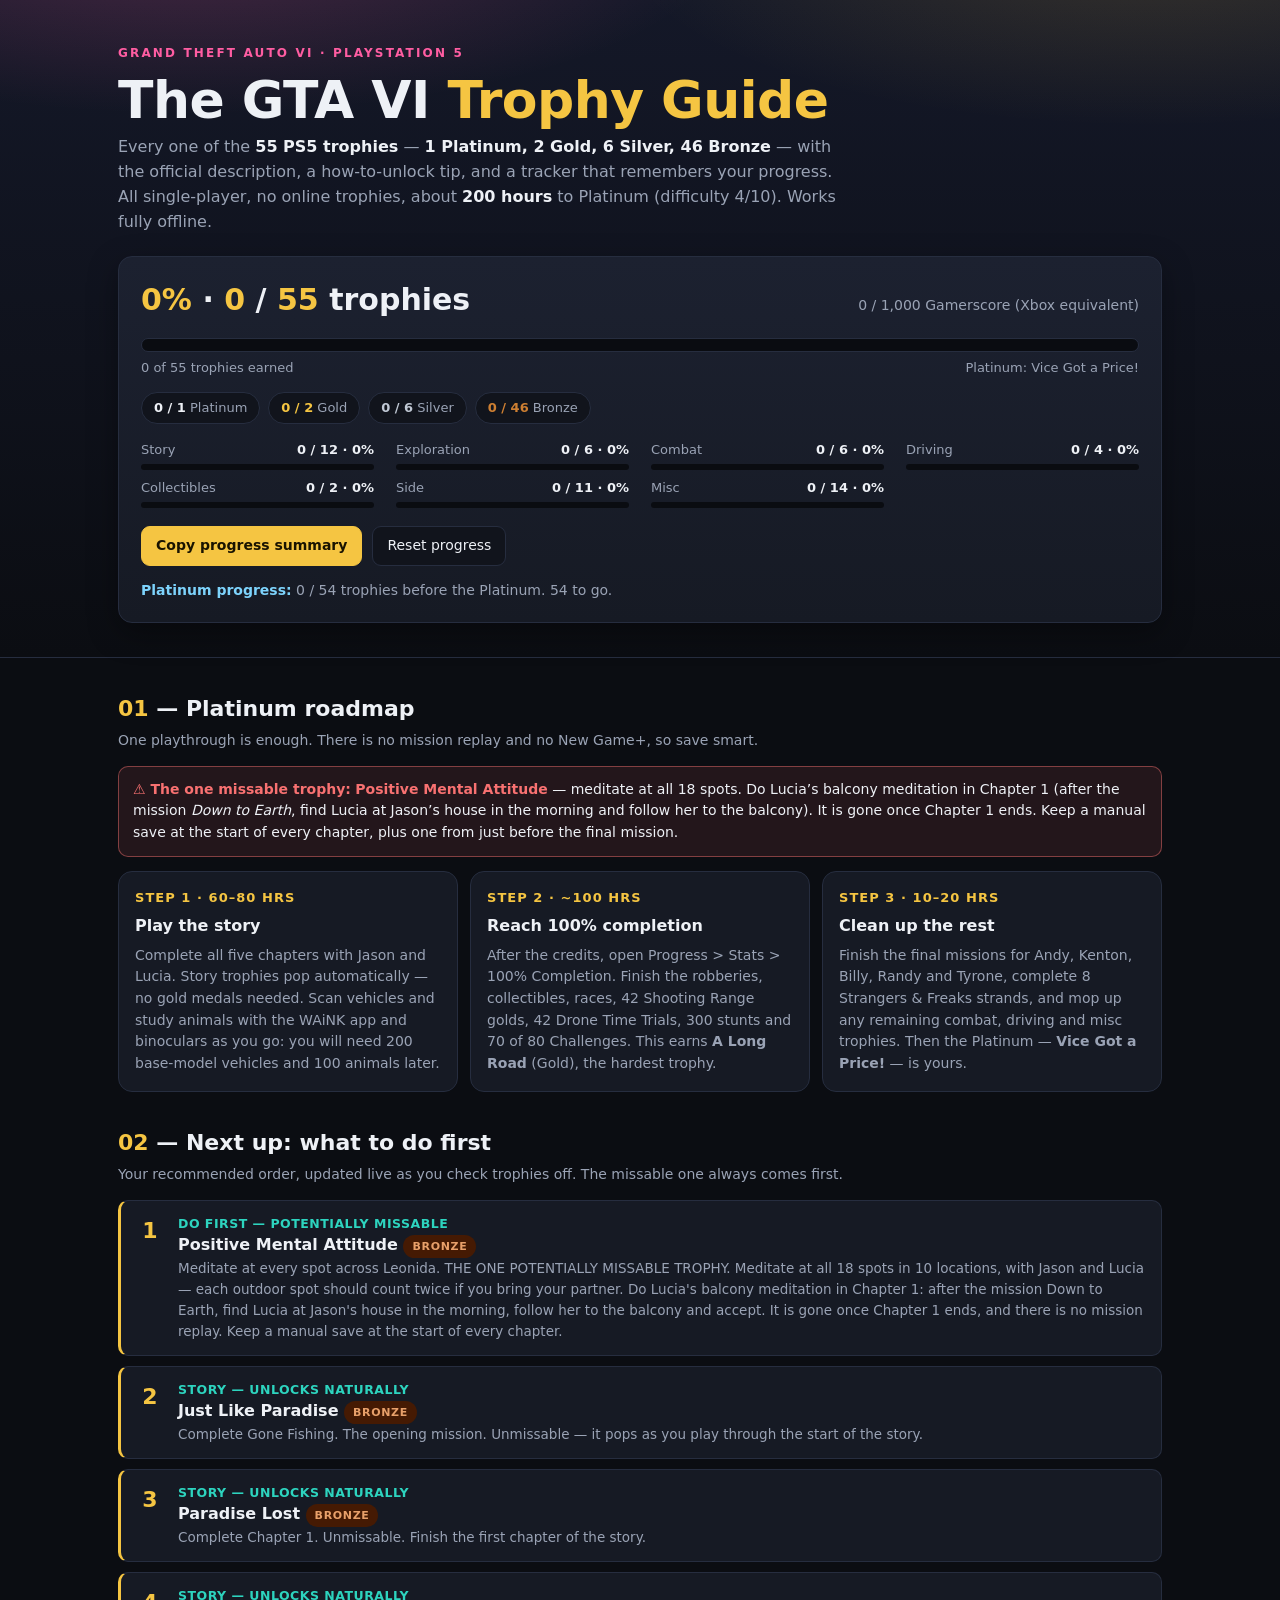
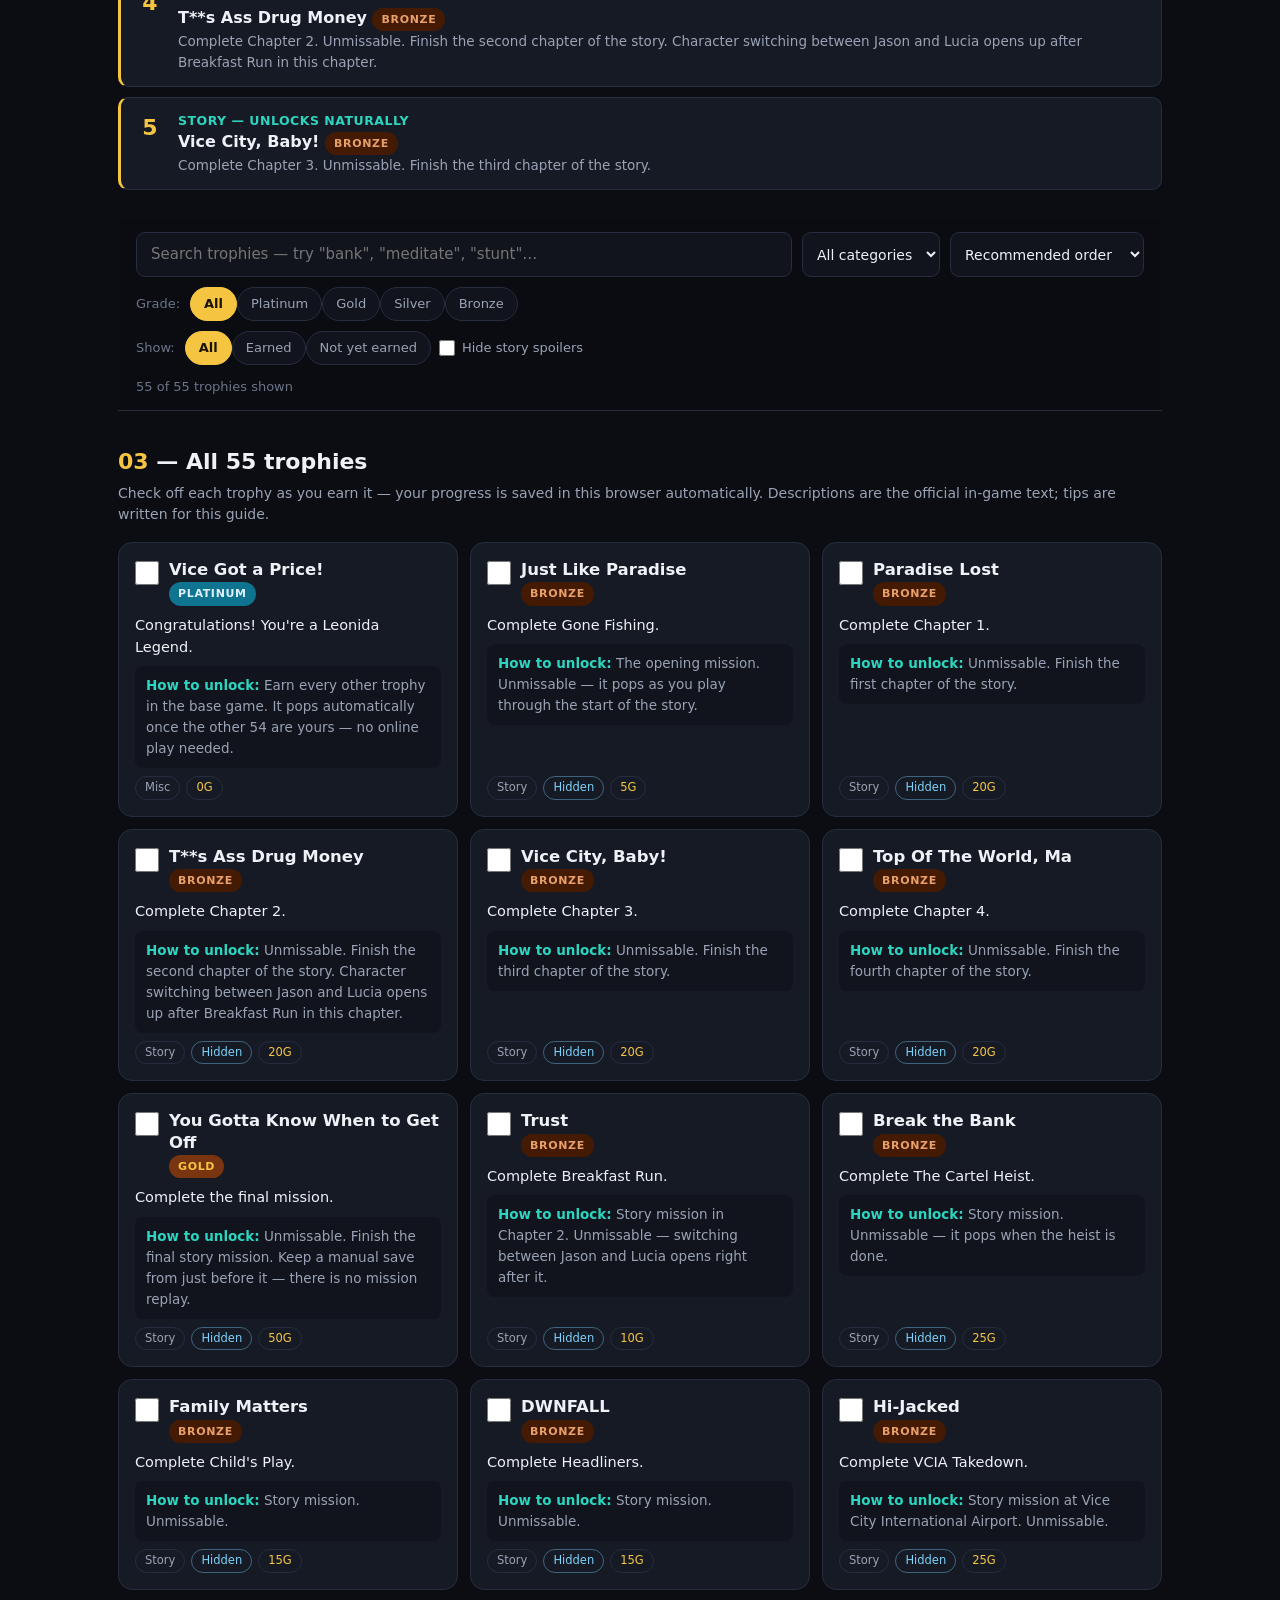
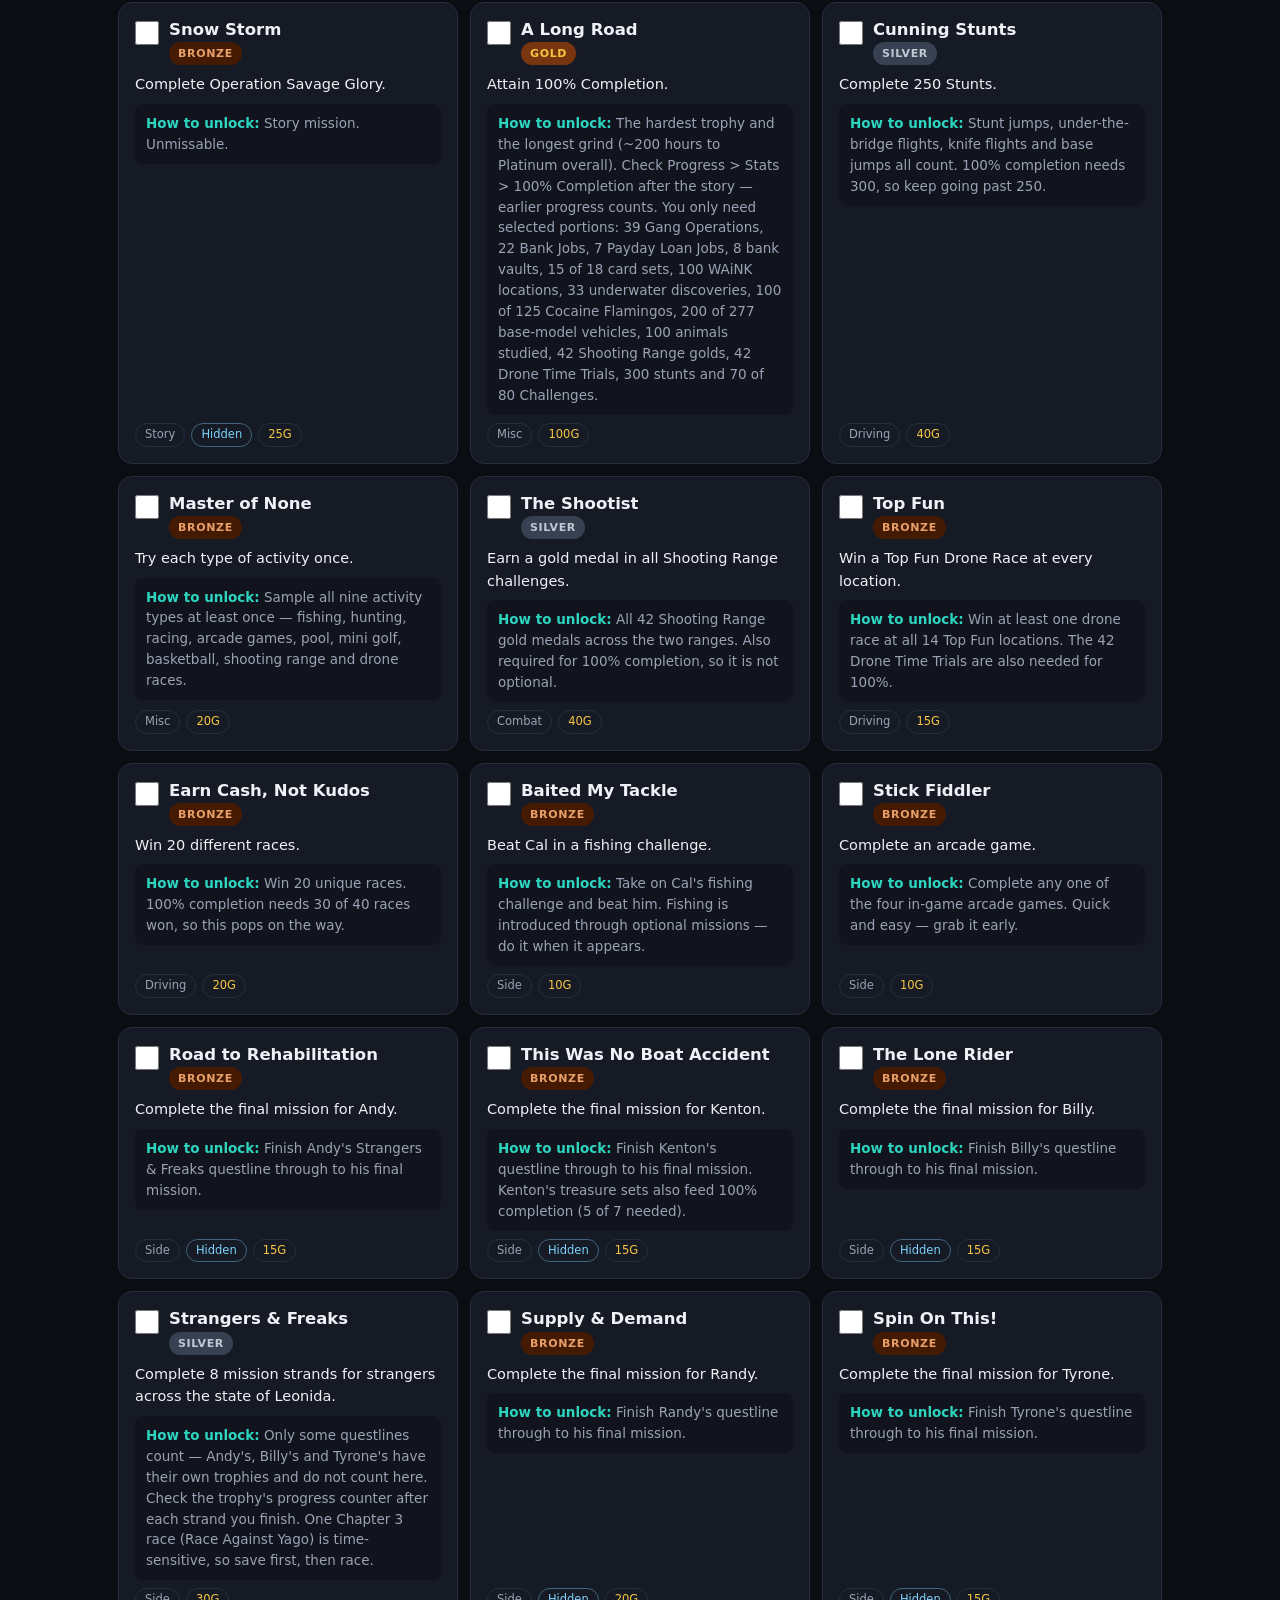
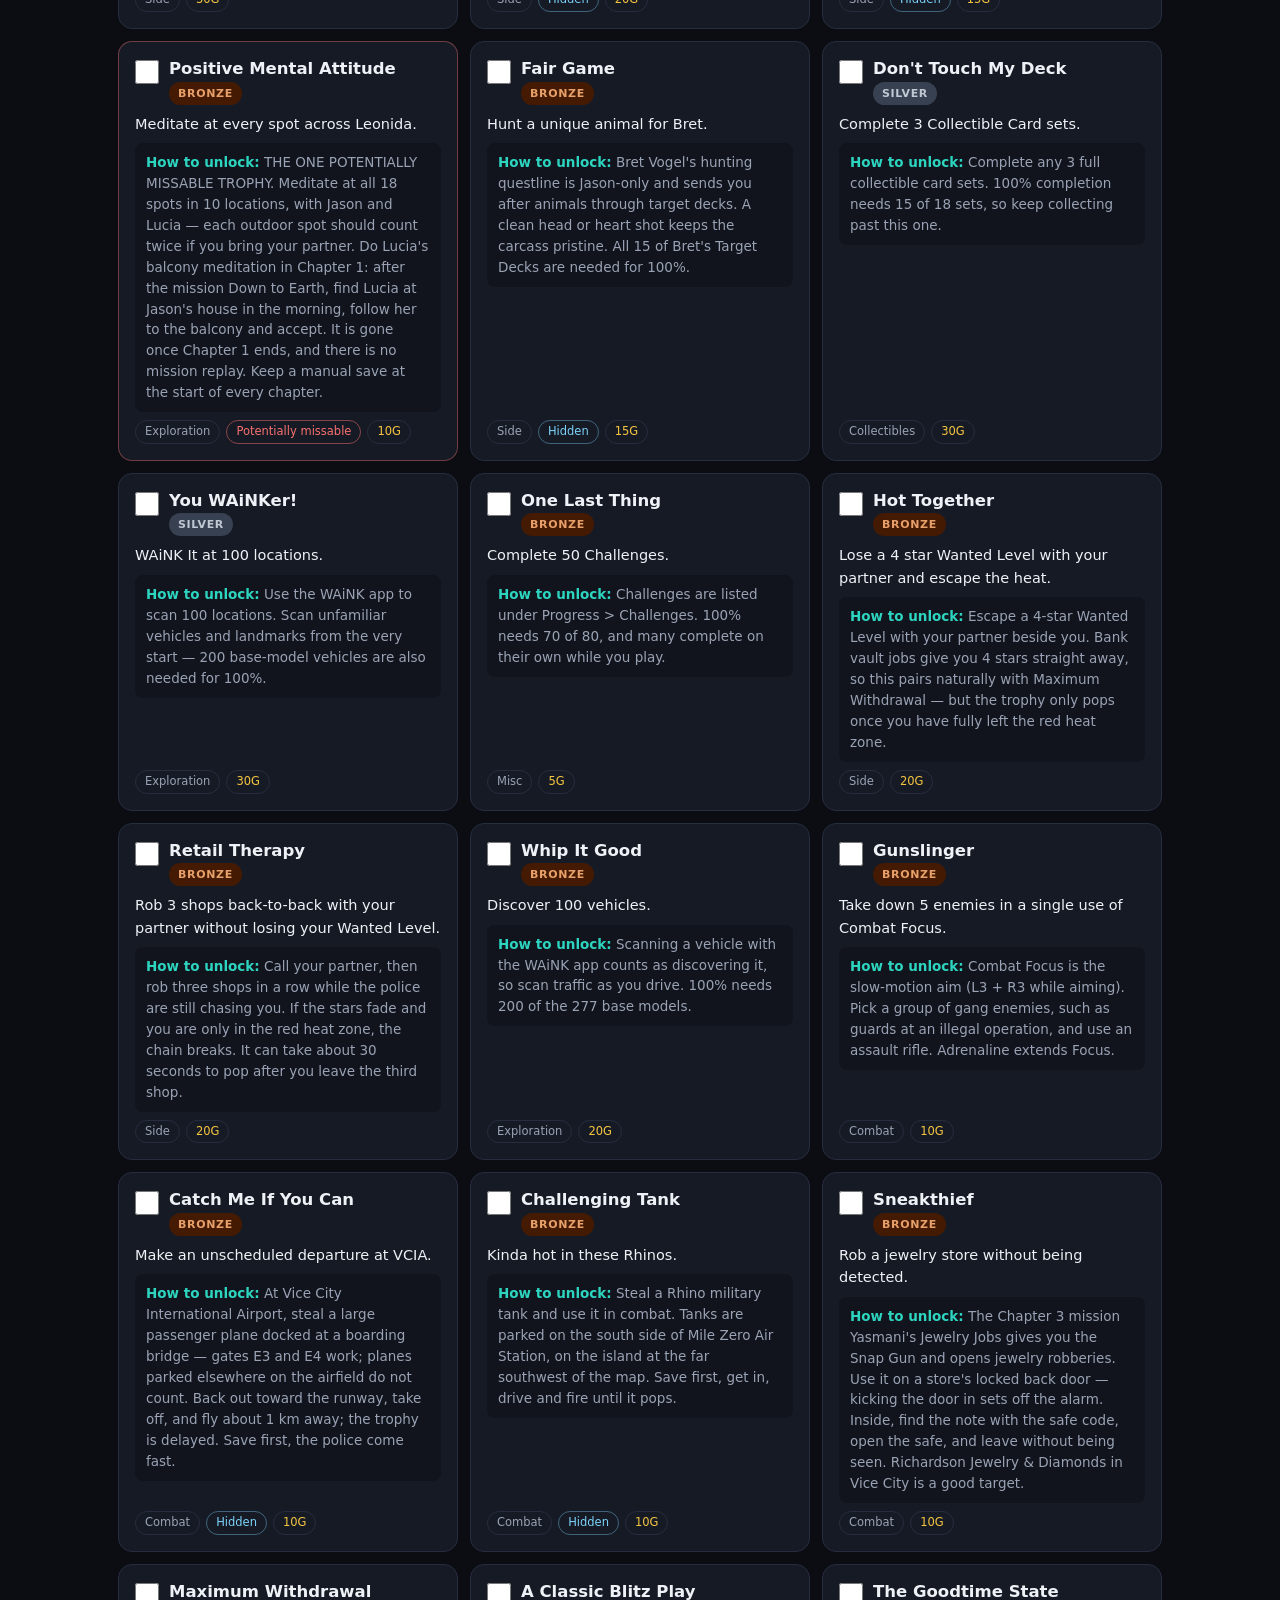
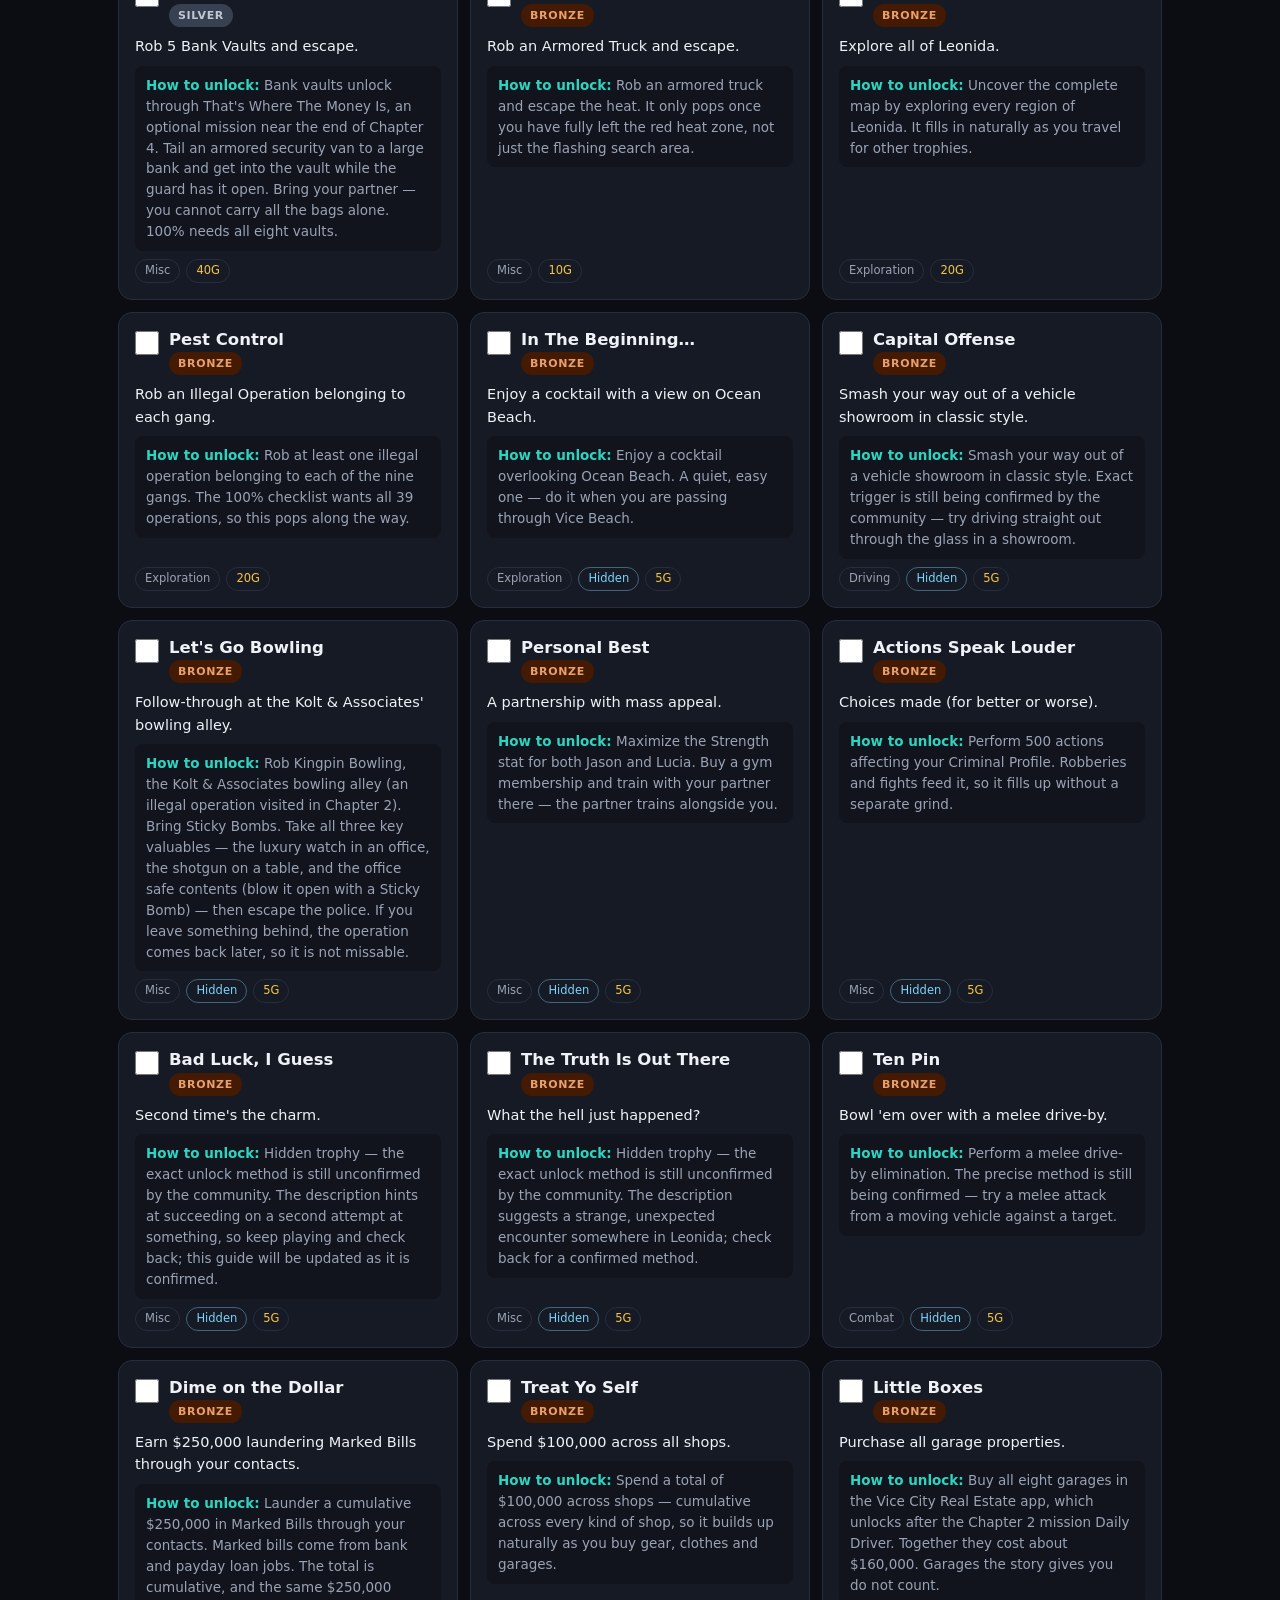
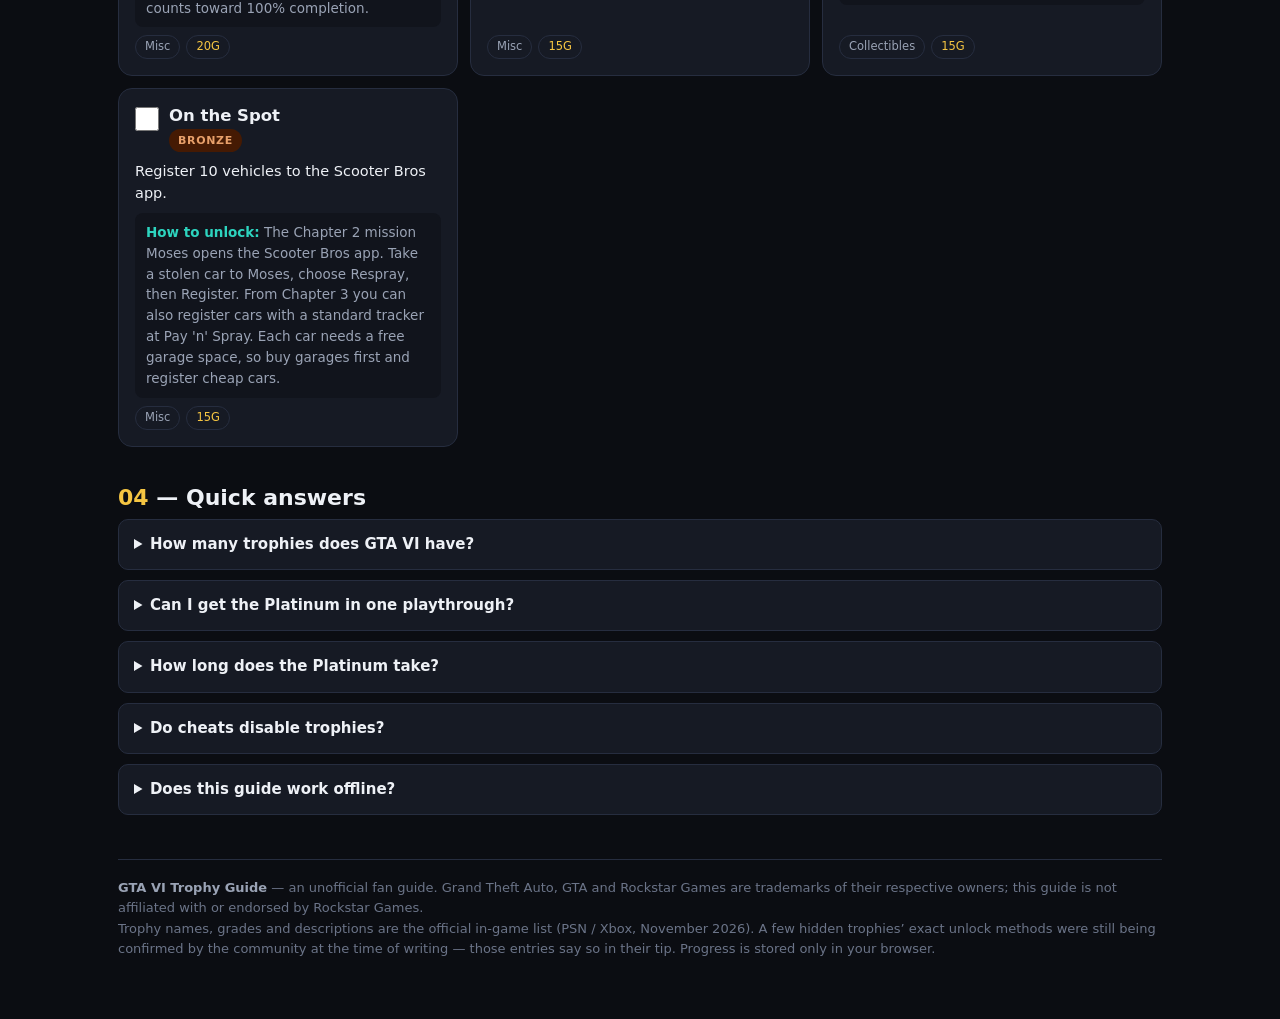
==== index.html @ 5d66d074 "Add GTA VI trophy guide: all 55 PS5 trophies with offline tracker - Complete official trophy list (1" ====
<!DOCTYPE html>
<html lang="en">
<head>
<meta charset="UTF-8">
<meta name="viewport" content="width=device-width, initial-scale=1.0">
<title>GTA VI Trophy Guide — All 55 PS5 Trophies &amp; Tracker</title>
<meta name="description" content="The complete Grand Theft Auto VI trophy guide: all 55 PS5 trophies with official descriptions, grades, how-to-unlock tips, and a progress tracker that saves offline.">
<link rel="stylesheet" href="styles.css">
</head>
<body>

<header class="hero">
  <div class="wrap">
    <div class="eyebrow">Grand Theft Auto VI &middot; PlayStation 5</div>
    <h1>The GTA VI <span class="gold">Trophy Guide</span></h1>
    <p class="sub">Every one of the <b>55 PS5 trophies</b> — <b>1 Platinum, 2 Gold, 6 Silver, 46 Bronze</b> — with the official description, a how-to-unlock tip, and a tracker that remembers your progress. All single-player, no online trophies, about <b>200 hours</b> to Platinum (difficulty 4/10). Works fully offline.</p>

    <div class="progress-card" role="region" aria-label="Your trophy progress">
      <div class="progress-top">
        <div class="big"><span id="pctBig">0%</span> &middot; <span id="earnedCount">0</span> / <span id="totalCount">55</span> trophies</div>
        <div class="counts" id="pointsLabel">0 / 1,000 Gamerscore (Xbox equivalent)</div>
      </div>
      <div class="bar" role="progressbar" aria-valuemin="0" aria-valuemax="100" aria-valuenow="0" aria-label="Trophy progress"><div id="progressFill"></div></div>
      <div class="bar-label"><span id="barLabel">0 of 55 trophies earned</span><span>Platinum: Vice Got a Price!</span></div>
      <div class="grade-chips" id="gradeChips"></div>
      <div class="cat-bars" id="catBars"></div>
      <div class="progress-actions">
        <button type="button" class="btn gold" id="copyBtn">Copy progress summary</button>
        <button type="button" class="btn danger" id="resetBtn">Reset progress</button>
      </div>
      <p class="plat-callout" id="platCallout"></p>
    </div>
  </div>
</header>

<div class="wrap">

  <section aria-labelledby="roadmap-h">
    <h2 id="roadmap-h"><span class="n">01</span> — Platinum roadmap</h2>
    <p class="section-sub">One playthrough is enough. There is no mission replay and no New Game+, so save smart.</p>
    <div class="warn"><b>⚠ The one missable trophy:</b> <b>Positive Mental Attitude</b> — meditate at all 18 spots. Do Lucia&rsquo;s balcony meditation in Chapter 1 (after the mission <i>Down to Earth</i>, find Lucia at Jason&rsquo;s house in the morning and follow her to the balcony). It is gone once Chapter 1 ends. Keep a manual save at the start of every chapter, plus one from just before the final mission.</div>
    <div class="steps">
      <div class="step"><div class="step-no">Step 1 &middot; 60–80 hrs</div><h3>Play the story</h3><p>Complete all five chapters with Jason and Lucia. Story trophies pop automatically — no gold medals needed. Scan vehicles and study animals with the WAiNK app and binoculars as you go: you will need 200 base-model vehicles and 100 animals later.</p></div>
      <div class="step"><div class="step-no">Step 2 &middot; ~100 hrs</div><h3>Reach 100% completion</h3><p>After the credits, open Progress &gt; Stats &gt; 100% Completion. Finish the robberies, collectibles, races, 42 Shooting Range golds, 42 Drone Time Trials, 300 stunts and 70 of 80 Challenges. This earns <b>A Long Road</b> (Gold), the hardest trophy.</p></div>
      <div class="step"><div class="step-no">Step 3 &middot; 10–20 hrs</div><h3>Clean up the rest</h3><p>Finish the final missions for Andy, Kenton, Billy, Randy and Tyrone, complete 8 Strangers &amp; Freaks strands, and mop up any remaining combat, driving and misc trophies. Then the Platinum — <b>Vice Got a Price!</b> — is yours.</p></div>
    </div>
  </section>

  <section aria-labelledby="nextup-h">
    <h2 id="nextup-h"><span class="n">02</span> — Next up: what to do first</h2>
    <p class="section-sub">Your recommended order, updated live as you check trophies off. The missable one always comes first.</p>
    <div class="next-list" id="nextList"></div>
  </section>

  <div class="toolbar">
    <div class="wrap">
      <div class="search-row">
        <input type="search" id="search" placeholder="Search trophies — try &quot;bank&quot;, &quot;meditate&quot;, &quot;stunt&quot;…" aria-label="Search trophies">
        <select id="categorySelect" aria-label="Filter by category">
          <option value="All">All categories</option>
          <option>Story</option><option>Exploration</option><option>Combat</option>
          <option>Driving</option><option>Collectibles</option><option>Side</option><option>Misc</option>
        </select>
        <select id="sortSelect" aria-label="Sort trophies">
          <option value="default">Recommended order</option>
          <option value="name">Name (A–Z)</option>
          <option value="grade">Grade (Platinum first)</option>
          <option value="easiest">Easiest first</option>
        </select>
      </div>
      <div class="filter-row"><span class="lbl">Grade:</span><span id="gradePills"></span></div>
      <div class="filter-row"><span class="lbl">Show:</span><span id="statusPills"></span>
        <label class="toggle"><input type="checkbox" id="spoilerToggle"> Hide story spoilers</label>
      </div>
      <div class="result-count" id="resultCount">55 of 55 trophies shown</div>
    </div>
  </div>

  <section aria-labelledby="list-h">
    <h2 id="list-h"><span class="n">03</span> — All 55 trophies</h2>
    <p class="section-sub">Check off each trophy as you earn it — your progress is saved in this browser automatically. Descriptions are the official in-game text; tips are written for this guide.</p>
    <div class="grid" id="grid"></div>
  </section>

  <section aria-labelledby="faq-h">
    <h2 id="faq-h"><span class="n">04</span> — Quick answers</h2>
    <div class="faq">
      <details><summary>How many trophies does GTA VI have?</summary><p>55 on PS5: 1 Platinum, 2 Gold, 6 Silver and 46 Bronze. The same 55 exist as Xbox achievements worth 1,000 Gamerscore. 28 of them are hidden until you unlock them.</p></details>
      <details><summary>Can I get the Platinum in one playthrough?</summary><p>Yes. Every trophy is single-player and there are no online trophies. The only risk is Positive Mental Attitude, which is potentially missable in Chapter 1 — keep manual saves at the start of each chapter.</p></details>
      <details><summary>How long does the Platinum take?</summary><p>About 200 hours, at difficulty 4/10. It is long, not hard: the time goes to 100% completion (A Long Road), 250+ stunts, collectibles and the 42 Shooting Range gold medals. There are no difficulty trophies and no mission medals.</p></details>
      <details><summary>Do cheats disable trophies?</summary><p>Yes — cheats switch off trophies and saving while active, so never use them on your trophy save. Cheats only become available after the story anyway.</p></details>
      <details><summary>Does this guide work offline?</summary><p>Yes. It is a static page with no network requests at all — no CDN, no fonts, no images, no analytics. Your checkmarks are stored in this browser&rsquo;s local storage, so they survive reloads.</p></details>
    </div>
  </section>

  <footer>
    <b>GTA VI Trophy Guide</b> — an unofficial fan guide. Grand Theft Auto, GTA and Rockstar Games are trademarks of their respective owners; this guide is not affiliated with or endorsed by Rockstar Games.<br>
    Trophy names, grades and descriptions are the official in-game list (PSN / Xbox, November 2026). A few hidden trophies&rsquo; exact unlock methods were still being confirmed by the community at the time of writing — those entries say so in their tip. Progress is stored only in your browser.
  </footer>
</div>

<script src="trophies.js"></script>
<script src="app.js"></script>
</body>
</html>
---- styles.css ----
/* GTA VI Trophy Guide — all styling, no external assets. Dark Vice City theme. */
:root {
  --bg: #0b0d12;
  --bg2: #11141c;
  --card: #161a24;
  --card2: #1c2130;
  --line: #262d3f;
  --text: #eef1f6;
  --muted: #9aa3b5;
  --dim: #6b7488;
  --gold: #f5c542;
  --gold-dim: #b98f1d;
  --pink: #ff5da2;
  --teal: #2dd4bf;
  --bronze: #cd7f32;
  --silver: #c0c8d4;
  --plat: #7dd3fc;
  --green: #34d399;
  --red: #f87171;
  --radius: 14px;
}
* { box-sizing: border-box; margin: 0; padding: 0; }
html { scroll-behavior: smooth; }
body {
  background: var(--bg);
  color: var(--text);
  font-family: "Segoe UI", system-ui, -apple-system, Roboto, "Helvetica Neue", Arial, sans-serif;
  line-height: 1.55;
  min-height: 100vh;
}
a { color: var(--gold); }
.wrap { max-width: 1080px; margin: 0 auto; padding: 0 18px 60px; }

/* ---------- hero ---------- */
.hero {
  padding: 44px 0 8px;
  background:
    radial-gradient(900px 300px at 15% -10%, rgba(255,93,162,.22), transparent 60%),
    radial-gradient(900px 320px at 90% -10%, rgba(245,197,66,.16), transparent 60%),
    linear-gradient(180deg, #141828, var(--bg));
  border-bottom: 1px solid var(--line);
}
.hero .wrap { padding-bottom: 26px; }
.eyebrow { color: var(--pink); font-weight: 700; letter-spacing: .18em; text-transform: uppercase; font-size: 12px; }
.hero h1 { font-size: clamp(30px, 5vw, 52px); line-height: 1.05; margin: 10px 0 8px; letter-spacing: -.01em; }
.hero h1 .gold { color: var(--gold); }
.hero p.sub { color: var(--muted); max-width: 720px; font-size: 16px; }
.hero p.sub b { color: var(--text); }

/* ---------- progress ---------- */
.progress-card {
  background: linear-gradient(180deg, var(--card2), var(--card));
  border: 1px solid var(--line);
  border-radius: var(--radius);
  padding: 20px 22px;
  margin-top: 22px;
  box-shadow: 0 10px 30px rgba(0,0,0,.35);
}
.progress-top { display: flex; flex-wrap: wrap; gap: 8px 22px; align-items: baseline; justify-content: space-between; }
.progress-top .big { font-size: 30px; font-weight: 800; }
.progress-top .big span { color: var(--gold); }
.progress-top .counts { color: var(--muted); font-size: 14px; }
.bar { height: 14px; background: #0a0c11; border: 1px solid var(--line); border-radius: 99px; overflow: hidden; margin: 14px 0 6px; }
.bar > div { height: 100%; width: 0%; border-radius: 99px;
  background: linear-gradient(90deg, var(--gold-dim), var(--gold) 60%, #ffe08a);
  transition: width .45s ease; }
.bar-label { display: flex; justify-content: space-between; color: var(--muted); font-size: 13px; }
.grade-chips { display: flex; flex-wrap: wrap; gap: 8px; margin-top: 14px; }
.chip { border: 1px solid var(--line); background: var(--bg2); border-radius: 99px; padding: 5px 12px; font-size: 13px; color: var(--muted); }
.chip b { color: var(--text); }
.chip.plat b { color: var(--plat); }
.chip.gold b { color: var(--gold); }
.chip.silver b { color: var(--silver); }
.chip.bronze b { color: var(--bronze); }
.cat-bars { margin-top: 16px; display: grid; grid-template-columns: repeat(auto-fit, minmax(220px, 1fr)); gap: 8px 22px; }
.cat-row { font-size: 13px; color: var(--muted); }
.cat-row .row-top { display: flex; justify-content: space-between; }
.cat-row .row-top b { color: var(--text); }
.cat-row .mini { height: 6px; background: #0a0c11; border-radius: 99px; overflow: hidden; margin-top: 4px; }
.cat-row .mini > div { height: 100%; background: var(--teal); transition: width .4s ease; }
.progress-actions { display: flex; flex-wrap: wrap; gap: 10px; margin-top: 18px; }
button { cursor: pointer; font: inherit; }
.btn { border: 1px solid var(--line); background: var(--bg2); color: var(--text); border-radius: 9px; padding: 8px 14px; font-size: 14px; }
.btn:hover { border-color: var(--gold); }
.btn.danger:hover { border-color: var(--red); color: var(--red); }
.btn.gold { background: var(--gold); color: #191300; border-color: var(--gold); font-weight: 700; }
.btn.gold:hover { filter: brightness(1.08); }
.plat-callout { margin-top: 14px; font-size: 14px; color: var(--muted); }
.plat-callout b { color: var(--plat); }

/* ---------- sections ---------- */
section { margin-top: 34px; }
h2 { font-size: 22px; margin-bottom: 4px; }
h2 .n { color: var(--gold); }
.section-sub { color: var(--muted); font-size: 14px; margin-bottom: 14px; }
.warn { background: rgba(248,113,113,.1); border: 1px solid rgba(248,113,113,.45); border-radius: 10px; padding: 12px 14px; font-size: 14px; margin-bottom: 14px; }
.warn b { color: var(--red); }

/* ---------- roadmap / next up ---------- */
.steps { display: grid; grid-template-columns: repeat(auto-fit, minmax(240px, 1fr)); gap: 12px; }
.step { background: var(--card); border: 1px solid var(--line); border-radius: var(--radius); padding: 16px; }
.step .step-no { color: var(--gold); font-weight: 800; font-size: 13px; letter-spacing: .08em; text-transform: uppercase; }
.step h3 { font-size: 16px; margin: 6px 0; }
.step p { color: var(--muted); font-size: 14px; }
.next-list { display: grid; gap: 10px; }
.next-item { display: flex; gap: 14px; align-items: flex-start; background: var(--card); border: 1px solid var(--line); border-left: 3px solid var(--gold); border-radius: 10px; padding: 13px 15px; }
.next-item .rank { font-size: 22px; font-weight: 800; color: var(--gold); min-width: 28px; text-align: center; }
.next-item h3 { font-size: 16px; }
.next-item p { color: var(--muted); font-size: 13.5px; }
.next-item .why { color: var(--teal); font-size: 12.5px; font-weight: 700; letter-spacing: .04em; text-transform: uppercase; }
.next-empty { background: var(--card); border: 1px solid var(--line); border-radius: var(--radius); padding: 22px; text-align: center; color: var(--muted); }
.next-empty b { color: var(--gold); font-size: 18px; display: block; margin-bottom: 4px; }

/* ---------- toolbar ---------- */
.toolbar { position: sticky; top: 0; z-index: 20; background: rgba(11,13,18,.96); border-bottom: 1px solid var(--line); padding: 12px 0; margin-top: 30px; }
.toolbar .wrap { padding-bottom: 0; display: flex; flex-direction: column; gap: 10px; }
.search-row { display: flex; gap: 10px; flex-wrap: wrap; }
.search-row input[type="search"] {
  flex: 1; min-width: 220px; background: var(--bg2); border: 1px solid var(--line); color: var(--text);
  border-radius: 9px; padding: 10px 14px; font: inherit; font-size: 15px;
}
.search-row input[type="search"]:focus { outline: 2px solid var(--gold); outline-offset: 0; border-color: var(--gold); }
.search-row select { background: var(--bg2); border: 1px solid var(--line); color: var(--text); border-radius: 9px; padding: 10px; font: inherit; font-size: 14px; }
.filter-row { display: flex; flex-wrap: wrap; gap: 8px; align-items: center; }
.filter-row .lbl { color: var(--dim); font-size: 13px; margin-right: 2px; }
.pill { border: 1px solid var(--line); background: var(--bg2); color: var(--muted); border-radius: 99px; padding: 6px 13px; font-size: 13px; }
.pill:hover { color: var(--text); border-color: var(--gold); }
.pill.active { background: var(--gold); color: #191300; border-color: var(--gold); font-weight: 700; }
.toggle { display: inline-flex; align-items: center; gap: 7px; color: var(--muted); font-size: 13px; cursor: pointer; user-select: none; }
.toggle input { accent-color: var(--gold); width: 16px; height: 16px; }
.result-count { color: var(--dim); font-size: 13px; margin-top: 2px; }

/* ---------- trophy grid ---------- */
.grid { display: grid; grid-template-columns: repeat(auto-fill, minmax(300px, 1fr)); gap: 12px; margin-top: 16px; }
.card { background: var(--card); border: 1px solid var(--line); border-radius: var(--radius); padding: 16px; display: flex; flex-direction: column; gap: 8px; position: relative; }
.card.earned { border-color: rgba(52,211,153,.55); background: linear-gradient(180deg, rgba(52,211,153,.07), var(--card)); }
.card.missable-card { border-color: rgba(248,113,113,.4); }
.card-head { display: flex; gap: 10px; align-items: flex-start; }
.check { flex: 0 0 auto; width: 24px; height: 24px; margin-top: 2px; accent-color: var(--green); cursor: pointer; }
.card h3 { font-size: 16.5px; line-height: 1.3; }
.card.earned h3 { color: var(--green); }
.card h3 .earned-mark { color: var(--green); font-size: 14px; }
.badge { display: inline-block; font-size: 11px; font-weight: 800; letter-spacing: .06em; text-transform: uppercase; border-radius: 99px; padding: 3px 9px; white-space: nowrap; }
.badge.Platinum { background: #0e7490; color: #e0f2fe; }
.badge.Gold { background: #78350f; color: var(--gold); }
.badge.Silver { background: #374151; color: var(--silver); }
.badge.Bronze { background: #451a03; color: #e8a06a; }
.desc { color: var(--text); font-size: 14.5px; }
.tip { color: var(--muted); font-size: 13.5px; background: var(--bg2); border-radius: 8px; padding: 9px 11px; }
.tip b { color: var(--teal); }
.meta { display: flex; flex-wrap: wrap; gap: 6px; margin-top: auto; }
.tag { font-size: 11.5px; color: var(--muted); border: 1px solid var(--line); border-radius: 99px; padding: 2px 9px; }
.tag.missable { color: var(--red); border-color: rgba(248,113,113,.5); }
.tag.hidden-t { color: var(--plat); border-color: rgba(125,211,252,.4); }
.tag.points { color: var(--gold); }
.spoiler-blur { filter: blur(5px); user-select: none; pointer-events: none; }
.empty { text-align: center; color: var(--muted); padding: 40px 10px; grid-column: 1 / -1; }
.empty b { color: var(--text); display: block; font-size: 17px; margin-bottom: 4px; }

/* ---------- footer / faq ---------- */
.faq { display: grid; gap: 10px; }
.faq details { background: var(--card); border: 1px solid var(--line); border-radius: 10px; padding: 13px 15px; }
.faq summary { cursor: pointer; font-weight: 700; font-size: 15px; }
.faq p { color: var(--muted); font-size: 14px; margin-top: 8px; }
footer { margin-top: 44px; border-top: 1px solid var(--line); padding-top: 18px; color: var(--dim); font-size: 13px; }
footer b { color: var(--muted); }
@media (max-width: 560px) {
  .hero { padding-top: 30px; }
  .progress-top .big { font-size: 25px; }
  .toolbar { position: static; }
}
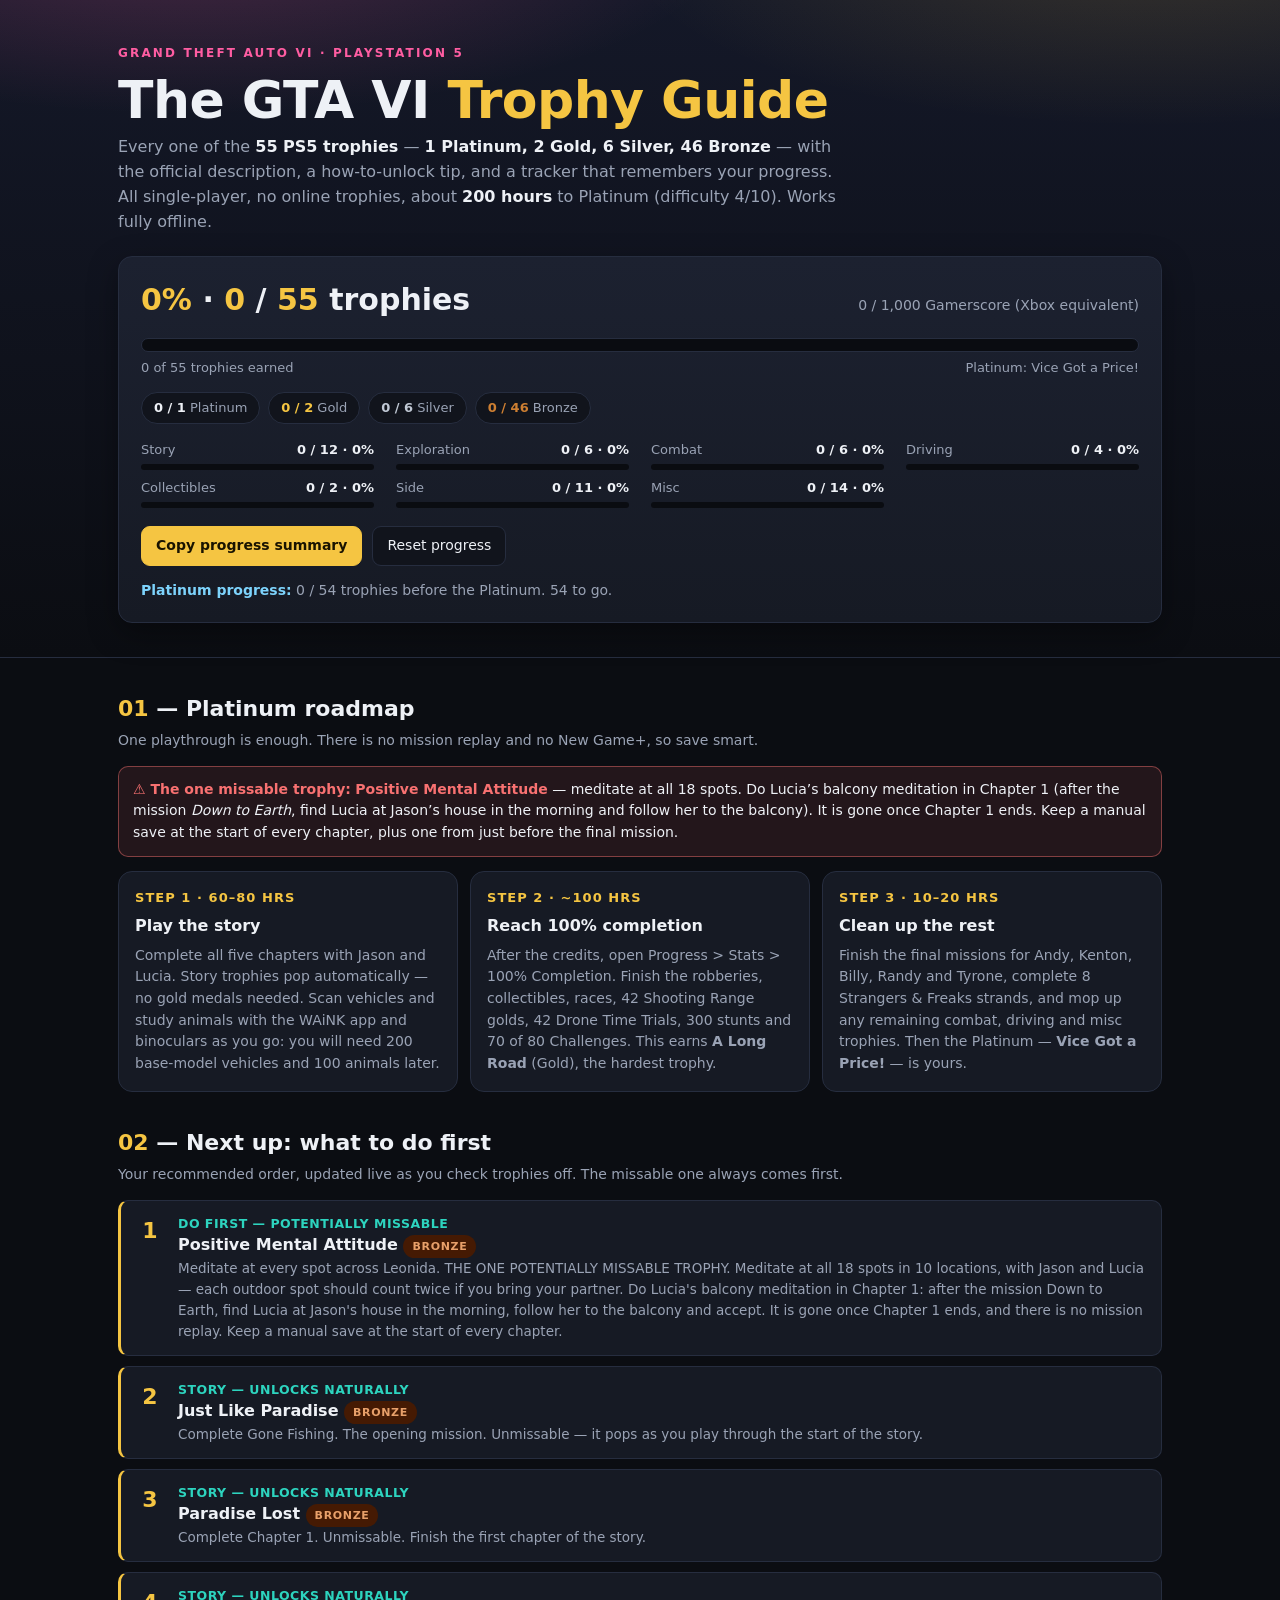
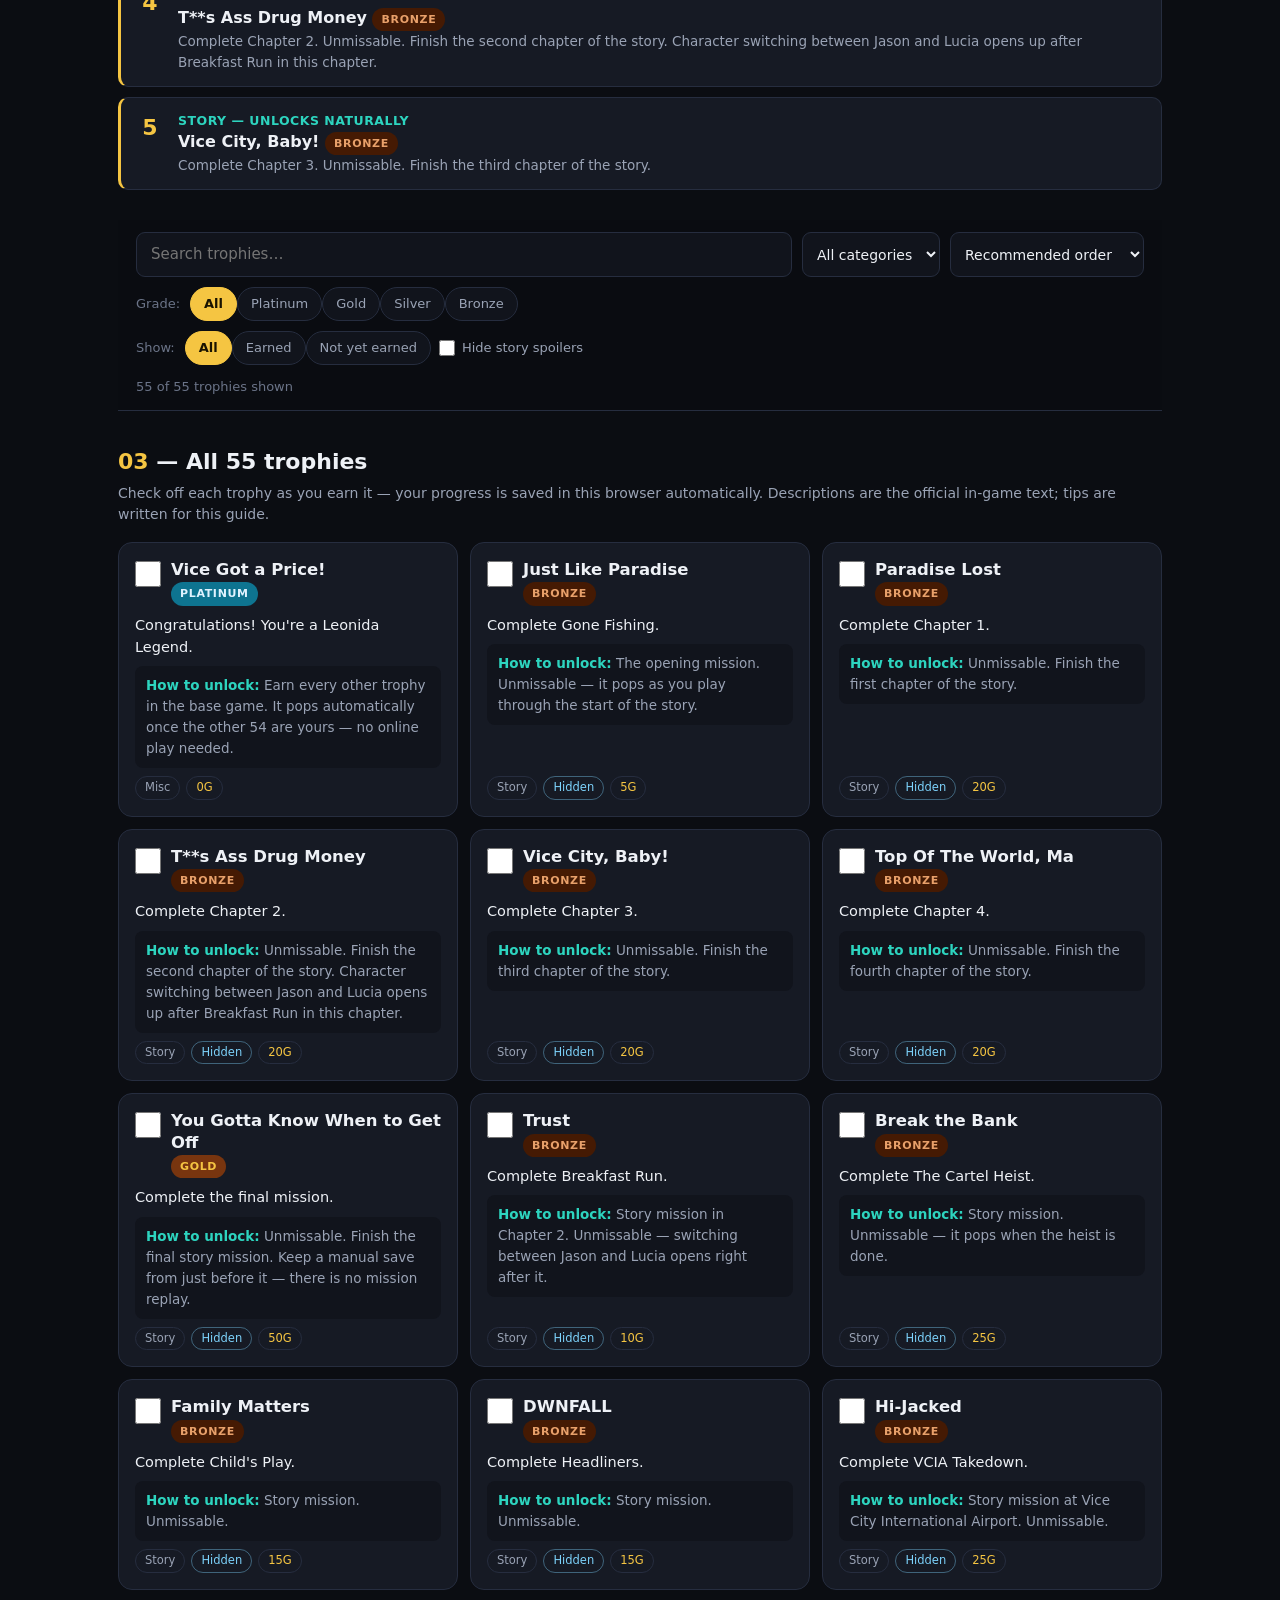
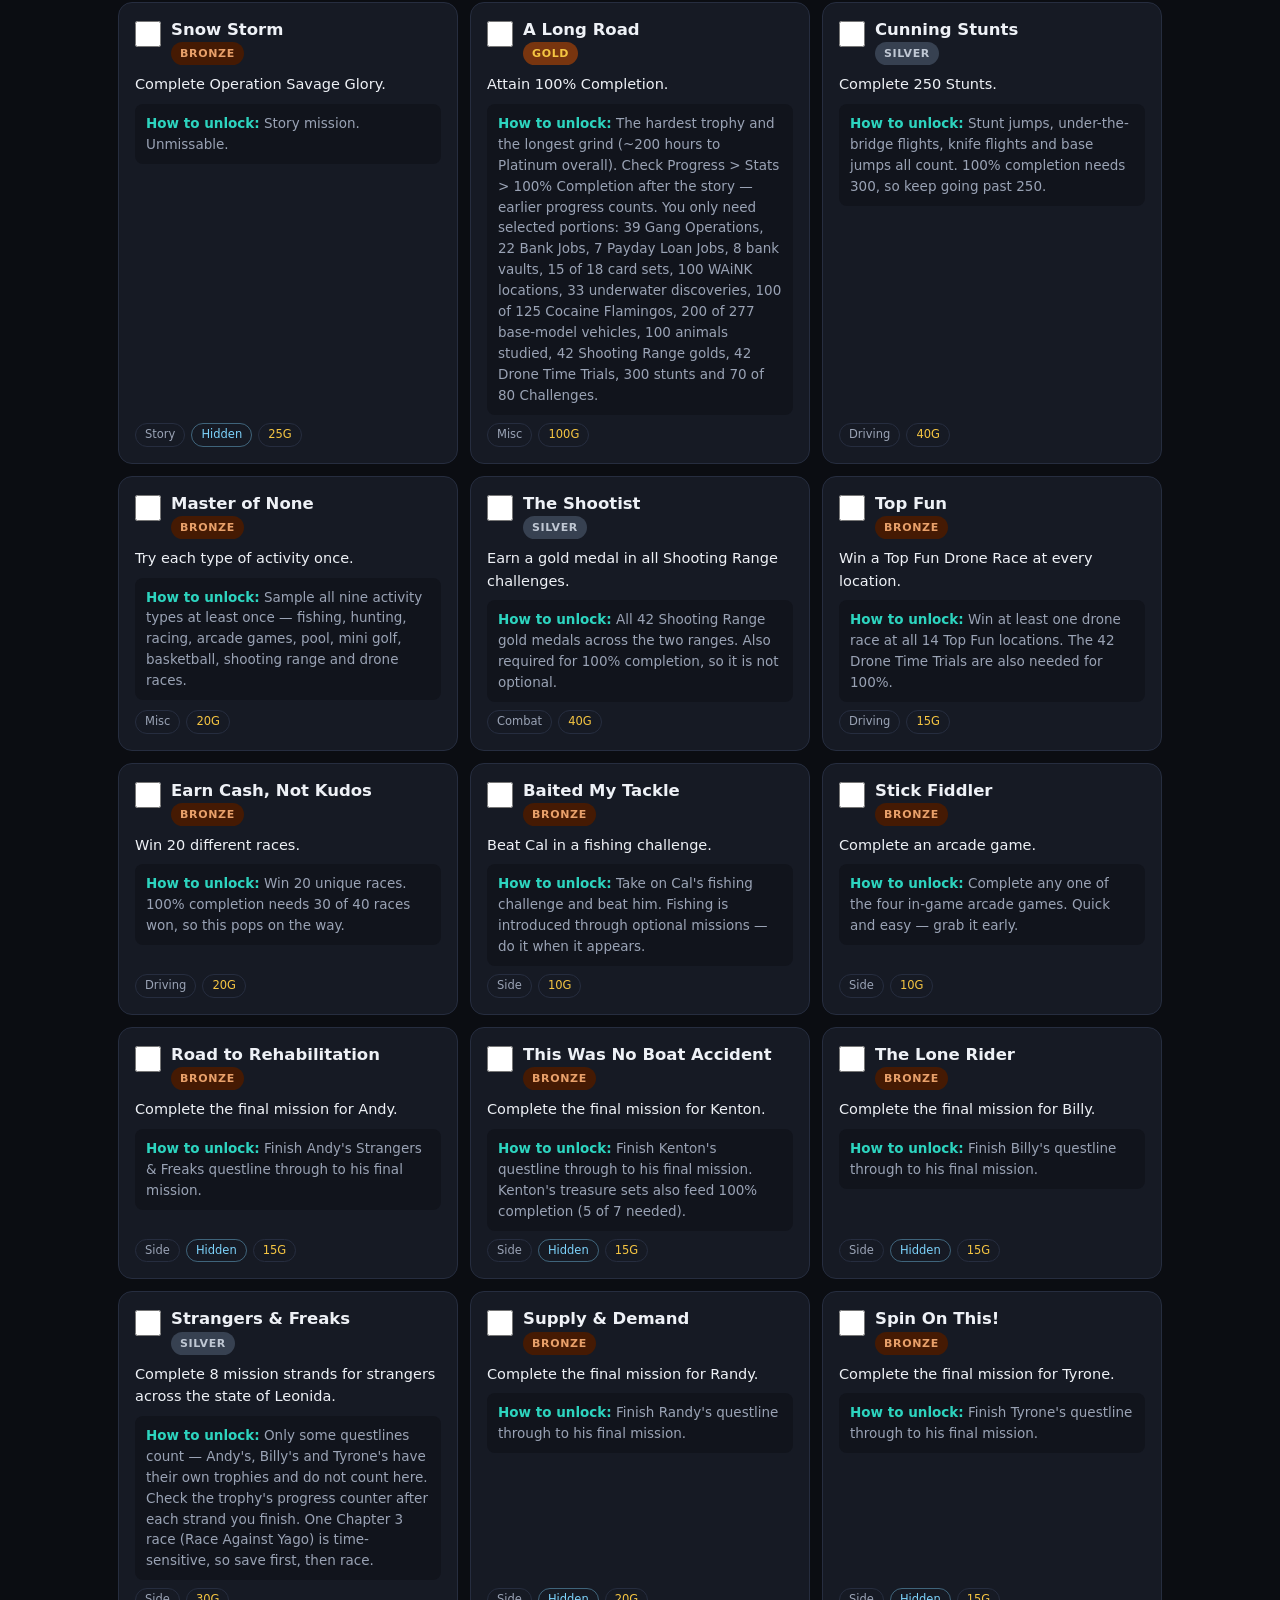
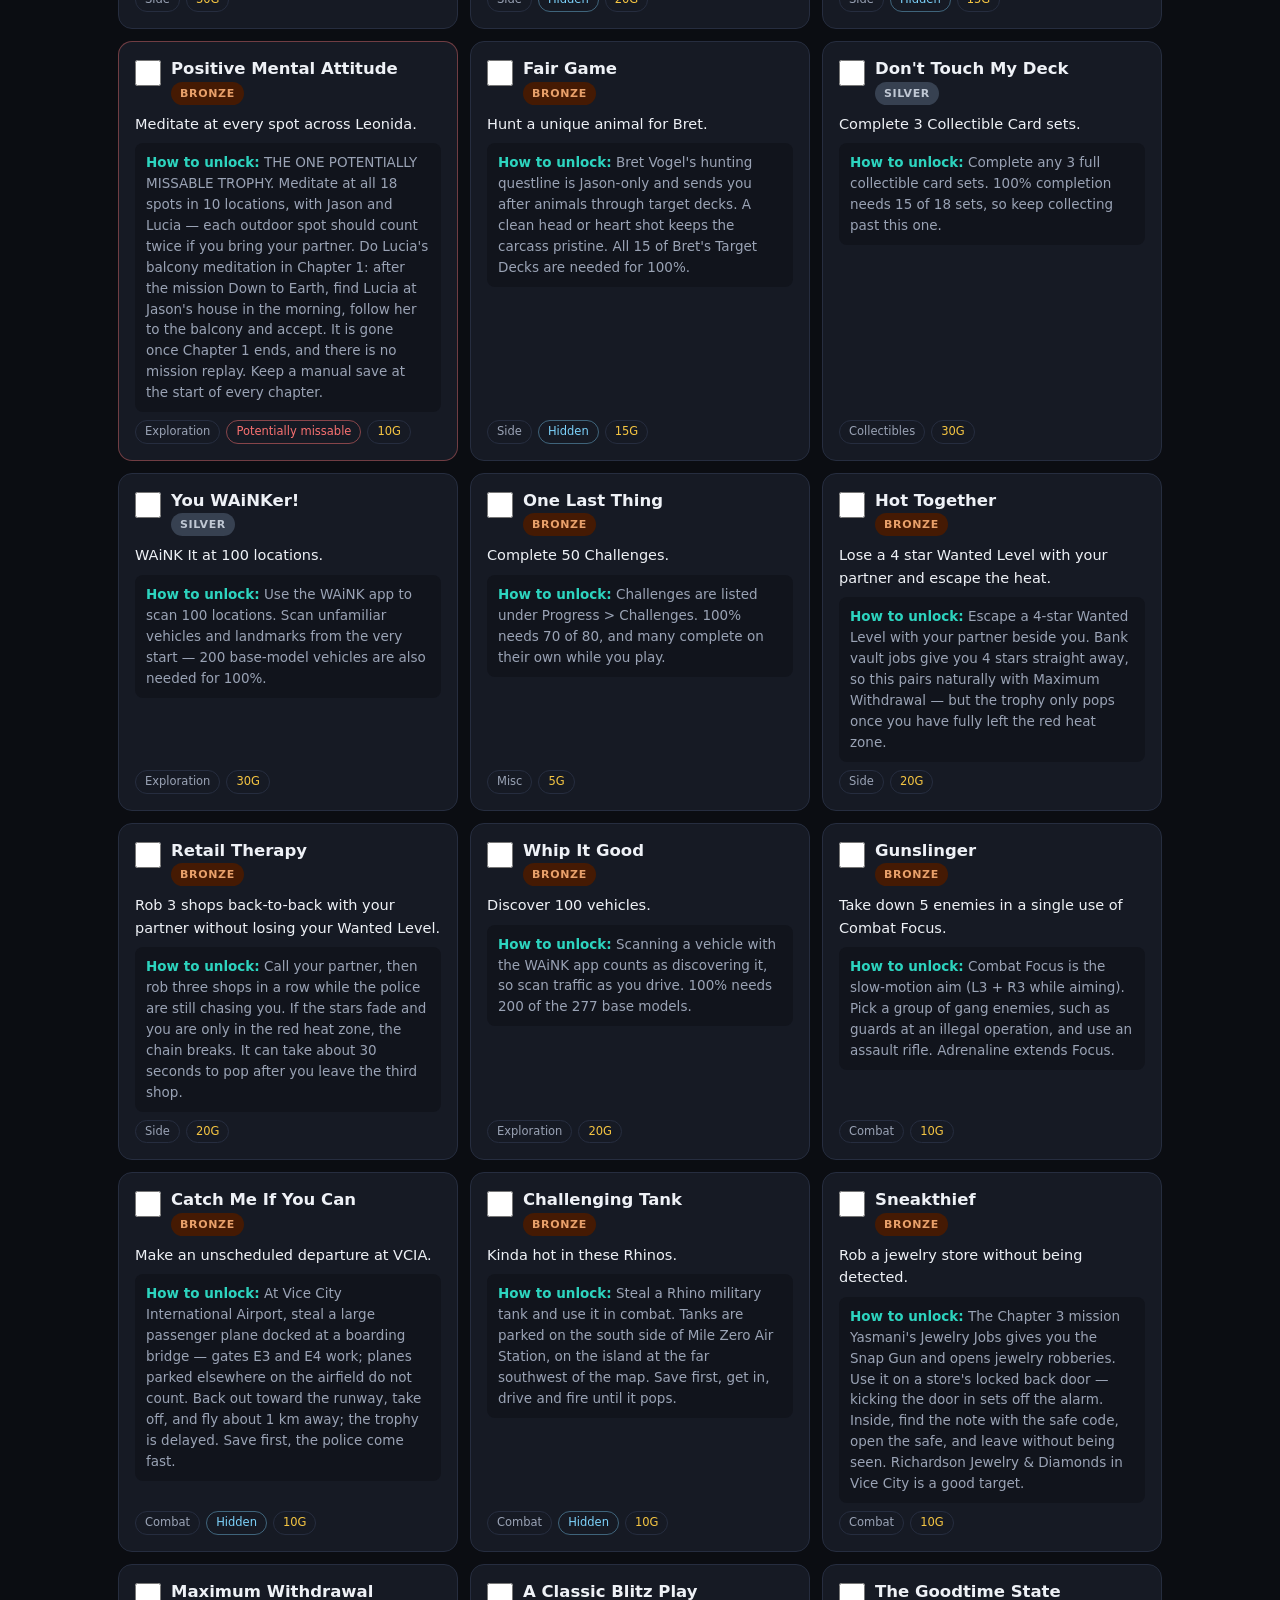
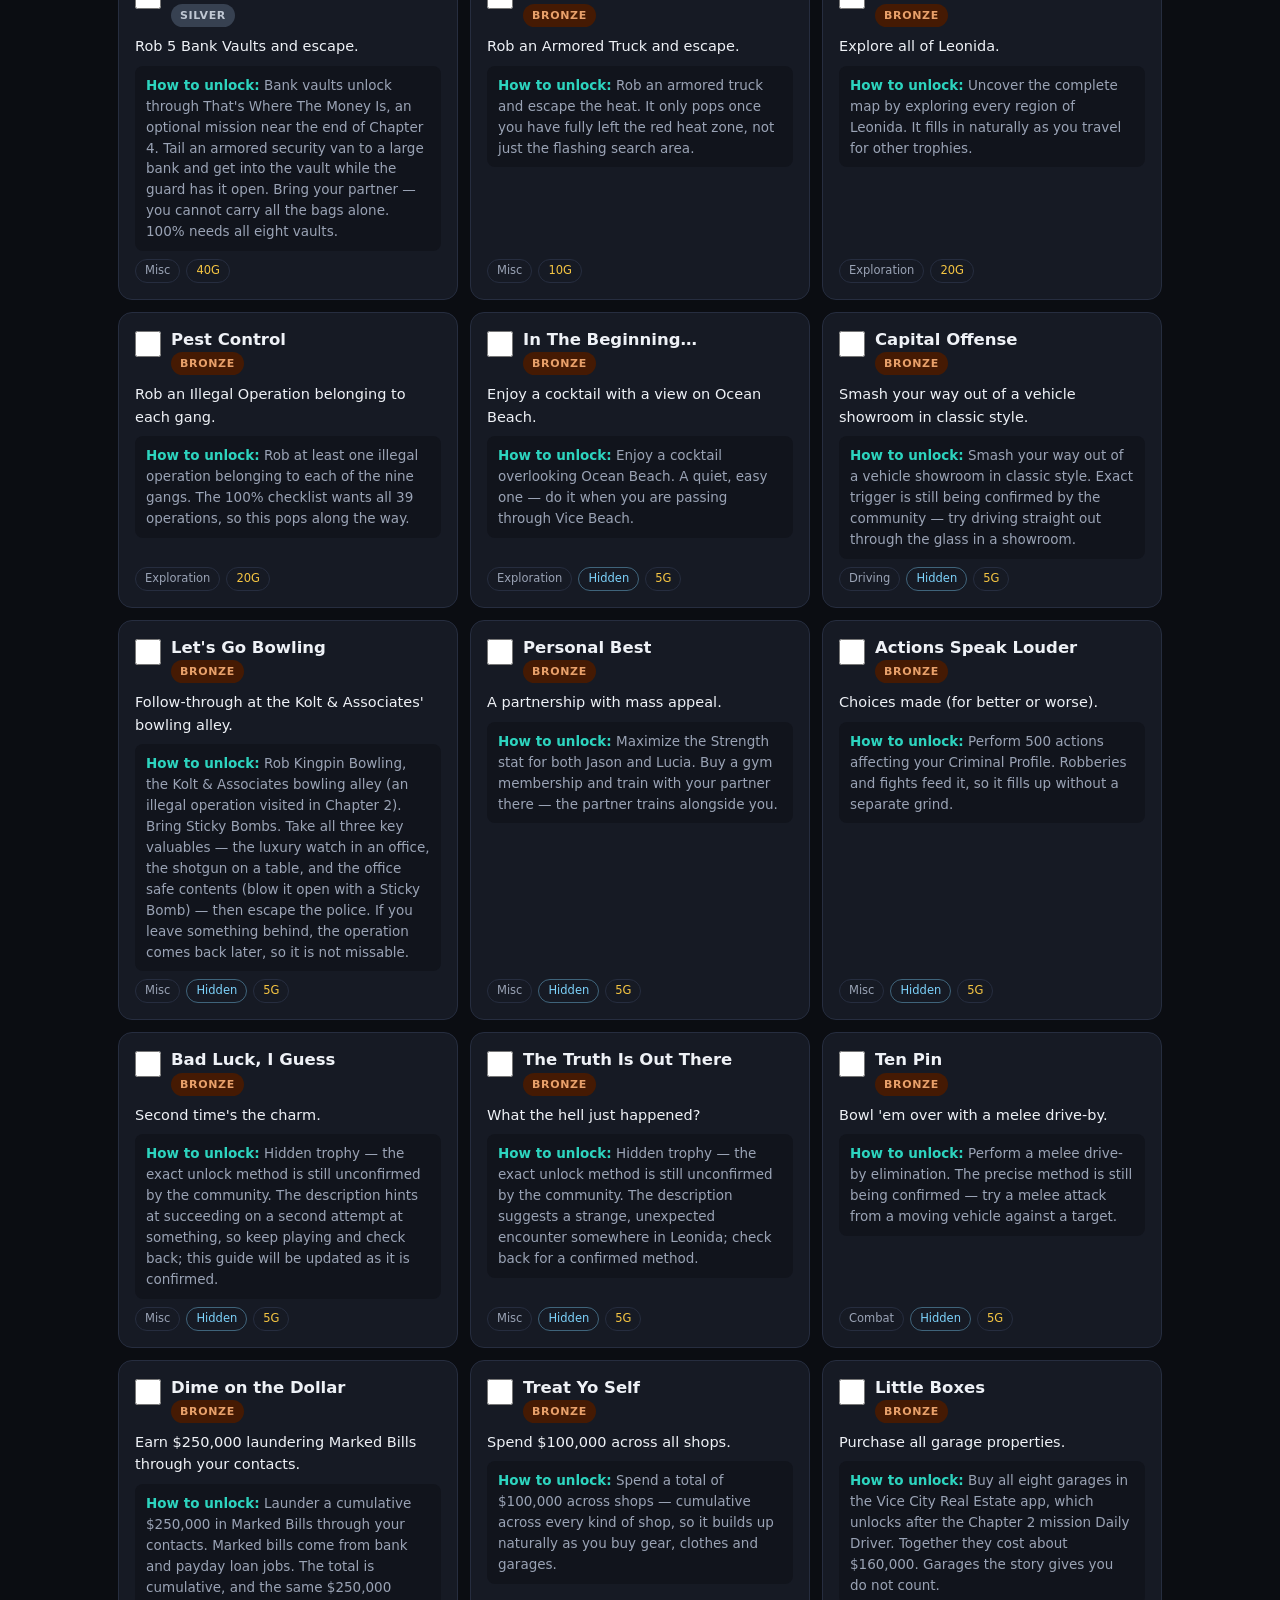
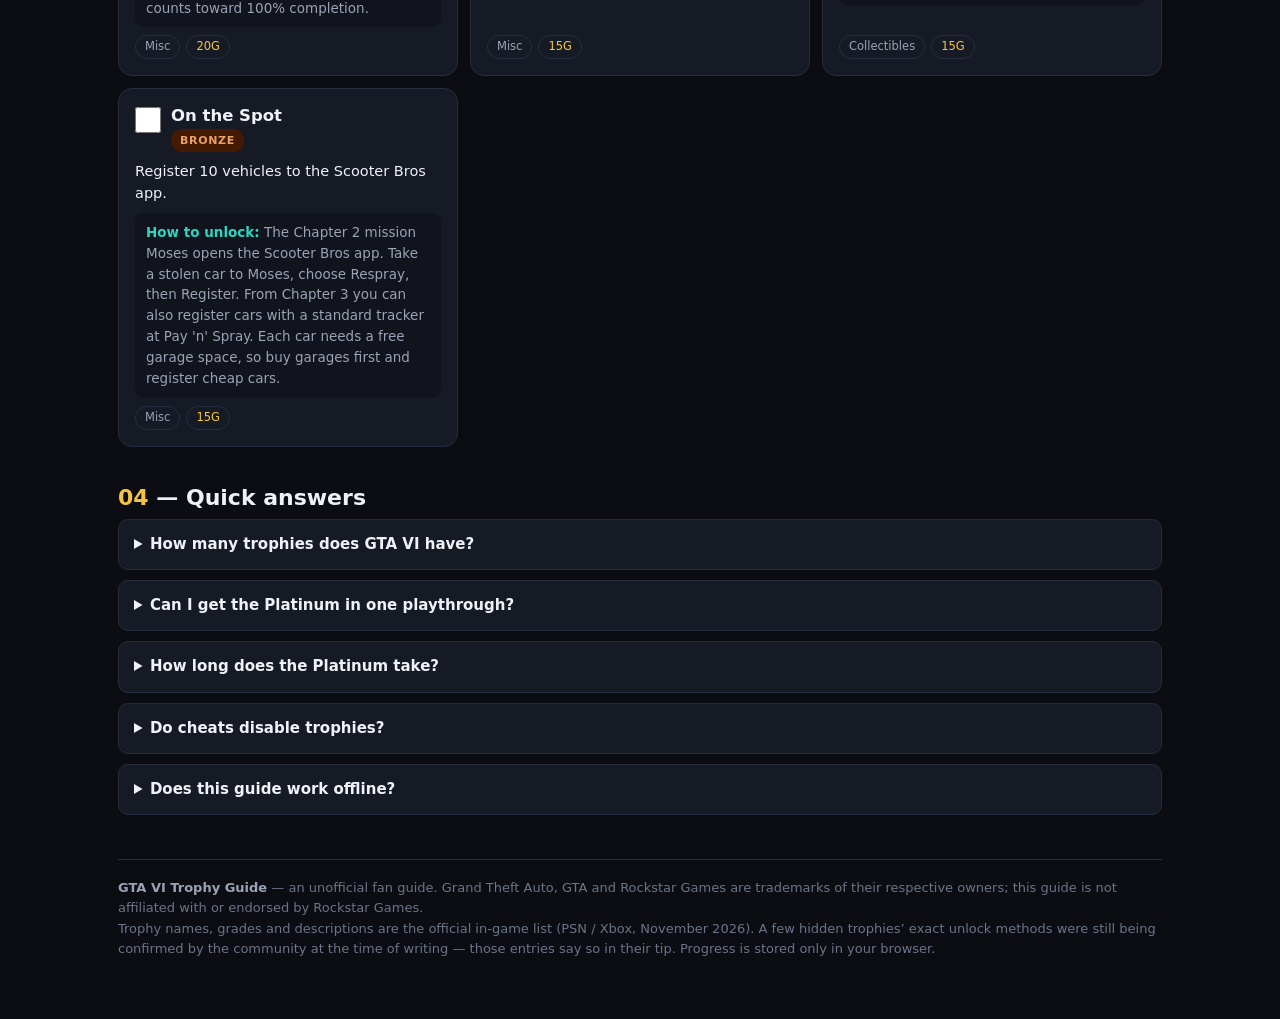
==== commit b65632b6: "Polish UI/UX: clickable Next Up, copy fallback, two-step reset, mobile fixes (re-recorded)" ====
--- a/index.html
+++ b/index.html
@@ -55,7 +55,7 @@
   <div class="toolbar">
     <div class="wrap">
       <div class="search-row">
-        <input type="search" id="search" placeholder="Search trophies — try &quot;bank&quot;, &quot;meditate&quot;, &quot;stunt&quot;…" aria-label="Search trophies">
+        <input type="search" id="search" placeholder="Search trophies…" aria-label="Search trophies">
         <select id="categorySelect" aria-label="Filter by category">
           <option value="All">All categories</option>
           <option>Story</option><option>Exploration</option><option>Combat</option>
--- a/styles.css
+++ b/styles.css
@@ -64,7 +64,7 @@
 .bar > div { height: 100%; width: 0%; border-radius: 99px;
   background: linear-gradient(90deg, var(--gold-dim), var(--gold) 60%, #ffe08a);
   transition: width .45s ease; }
-.bar-label { display: flex; justify-content: space-between; color: var(--muted); font-size: 13px; }
+.bar-label { display: flex; flex-wrap: wrap; gap: 2px 14px; justify-content: space-between; color: var(--muted); font-size: 13px; }
 .grade-chips { display: flex; flex-wrap: wrap; gap: 8px; margin-top: 14px; }
 .chip { border: 1px solid var(--line); background: var(--bg2); border-radius: 99px; padding: 5px 12px; font-size: 13px; color: var(--muted); }
 .chip b { color: var(--text); }
@@ -83,6 +83,7 @@
 .btn { border: 1px solid var(--line); background: var(--bg2); color: var(--text); border-radius: 9px; padding: 8px 14px; font-size: 14px; }
 .btn:hover { border-color: var(--gold); }
 .btn.danger:hover { border-color: var(--red); color: var(--red); }
+.btn.danger.armed { border-color: var(--red); color: var(--red); background: rgba(248,113,113,.14); }
 .btn.gold { background: var(--gold); color: #191300; border-color: var(--gold); font-weight: 700; }
 .btn.gold:hover { filter: brightness(1.08); }
 .plat-callout { margin-top: 14px; font-size: 14px; color: var(--muted); }
@@ -103,7 +104,9 @@
 .step h3 { font-size: 16px; margin: 6px 0; }
 .step p { color: var(--muted); font-size: 14px; }
 .next-list { display: grid; gap: 10px; }
-.next-item { display: flex; gap: 14px; align-items: flex-start; background: var(--card); border: 1px solid var(--line); border-left: 3px solid var(--gold); border-radius: 10px; padding: 13px 15px; }
+.next-item { display: flex; gap: 14px; align-items: flex-start; background: var(--card); border: 1px solid var(--line); border-left: 3px solid var(--gold); border-radius: 10px; padding: 13px 15px; cursor: pointer; text-align: left; transition: border-color .15s ease, box-shadow .15s ease; }
+.next-item:hover { border-color: var(--gold); box-shadow: 0 6px 18px rgba(0,0,0,.35); }
+.next-item:focus-visible { outline: 2px solid var(--gold); outline-offset: 2px; }
 .next-item .rank { font-size: 22px; font-weight: 800; color: var(--gold); min-width: 28px; text-align: center; }
 .next-item h3 { font-size: 16px; }
 .next-item p { color: var(--muted); font-size: 13.5px; }
@@ -132,11 +135,13 @@
 
 /* ---------- trophy grid ---------- */
 .grid { display: grid; grid-template-columns: repeat(auto-fill, minmax(300px, 1fr)); gap: 12px; margin-top: 16px; }
-.card { background: var(--card); border: 1px solid var(--line); border-radius: var(--radius); padding: 16px; display: flex; flex-direction: column; gap: 8px; position: relative; }
+.card { background: var(--card); border: 1px solid var(--line); border-radius: var(--radius); padding: 16px; display: flex; flex-direction: column; gap: 8px; position: relative; transition: border-color .15s ease, box-shadow .15s ease; }
+.card:hover { border-color: rgba(245,197,66,.65); box-shadow: 0 8px 24px rgba(0,0,0,.45); }
+.card.flash { border-color: var(--gold); outline: 3px solid var(--gold); outline-offset: 2px; box-shadow: 0 0 0 4px rgba(245,197,66,.25), 0 8px 24px rgba(0,0,0,.45); }
 .card.earned { border-color: rgba(52,211,153,.55); background: linear-gradient(180deg, rgba(52,211,153,.07), var(--card)); }
 .card.missable-card { border-color: rgba(248,113,113,.4); }
 .card-head { display: flex; gap: 10px; align-items: flex-start; }
-.check { flex: 0 0 auto; width: 24px; height: 24px; margin-top: 2px; accent-color: var(--green); cursor: pointer; }
+.check { flex: 0 0 auto; width: 26px; height: 26px; margin-top: 2px; accent-color: var(--green); cursor: pointer; }
 .card h3 { font-size: 16.5px; line-height: 1.3; }
 .card.earned h3 { color: var(--green); }
 .card h3 .earned-mark { color: var(--green); font-size: 14px; }
@@ -168,4 +173,6 @@
   .hero { padding-top: 30px; }
   .progress-top .big { font-size: 25px; }
   .toolbar { position: static; }
+  .bar-label { flex-direction: column; gap: 2px; }
+  .bar-label span { overflow-wrap: anywhere; }
 }
